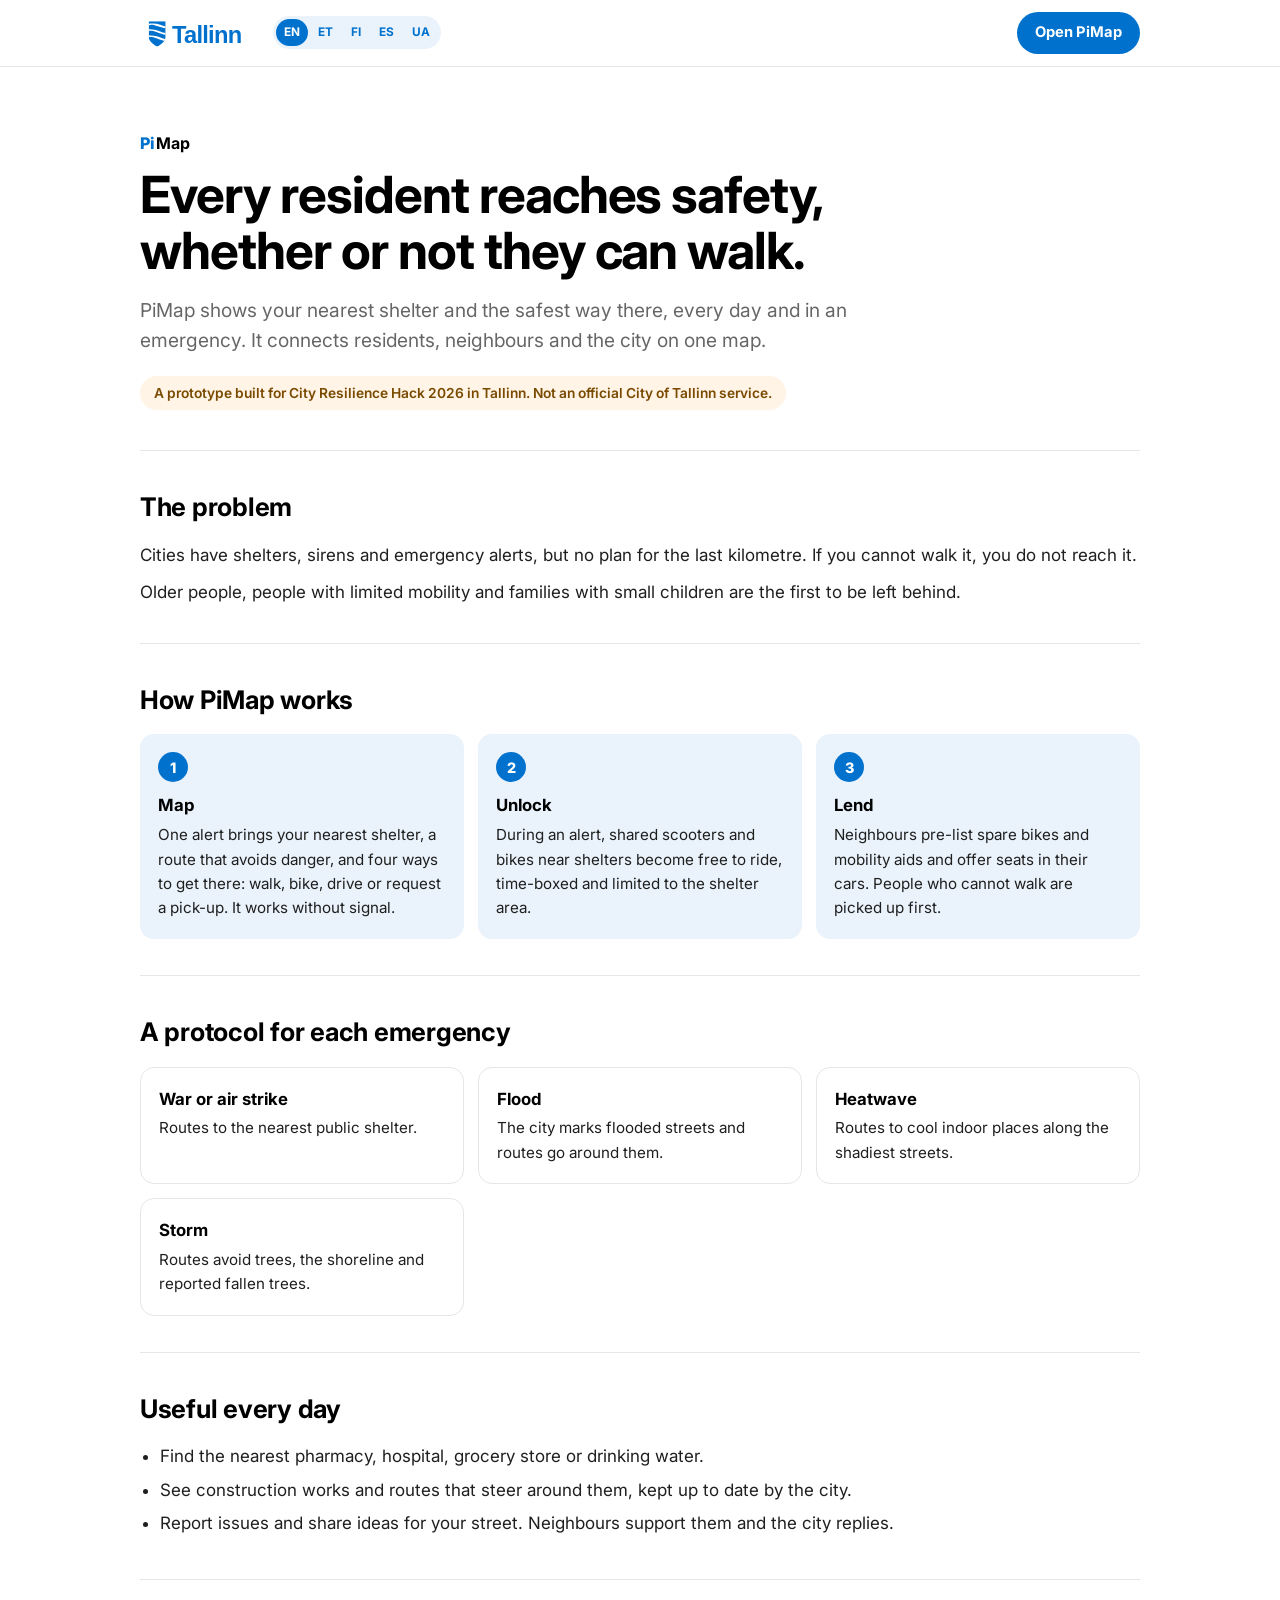
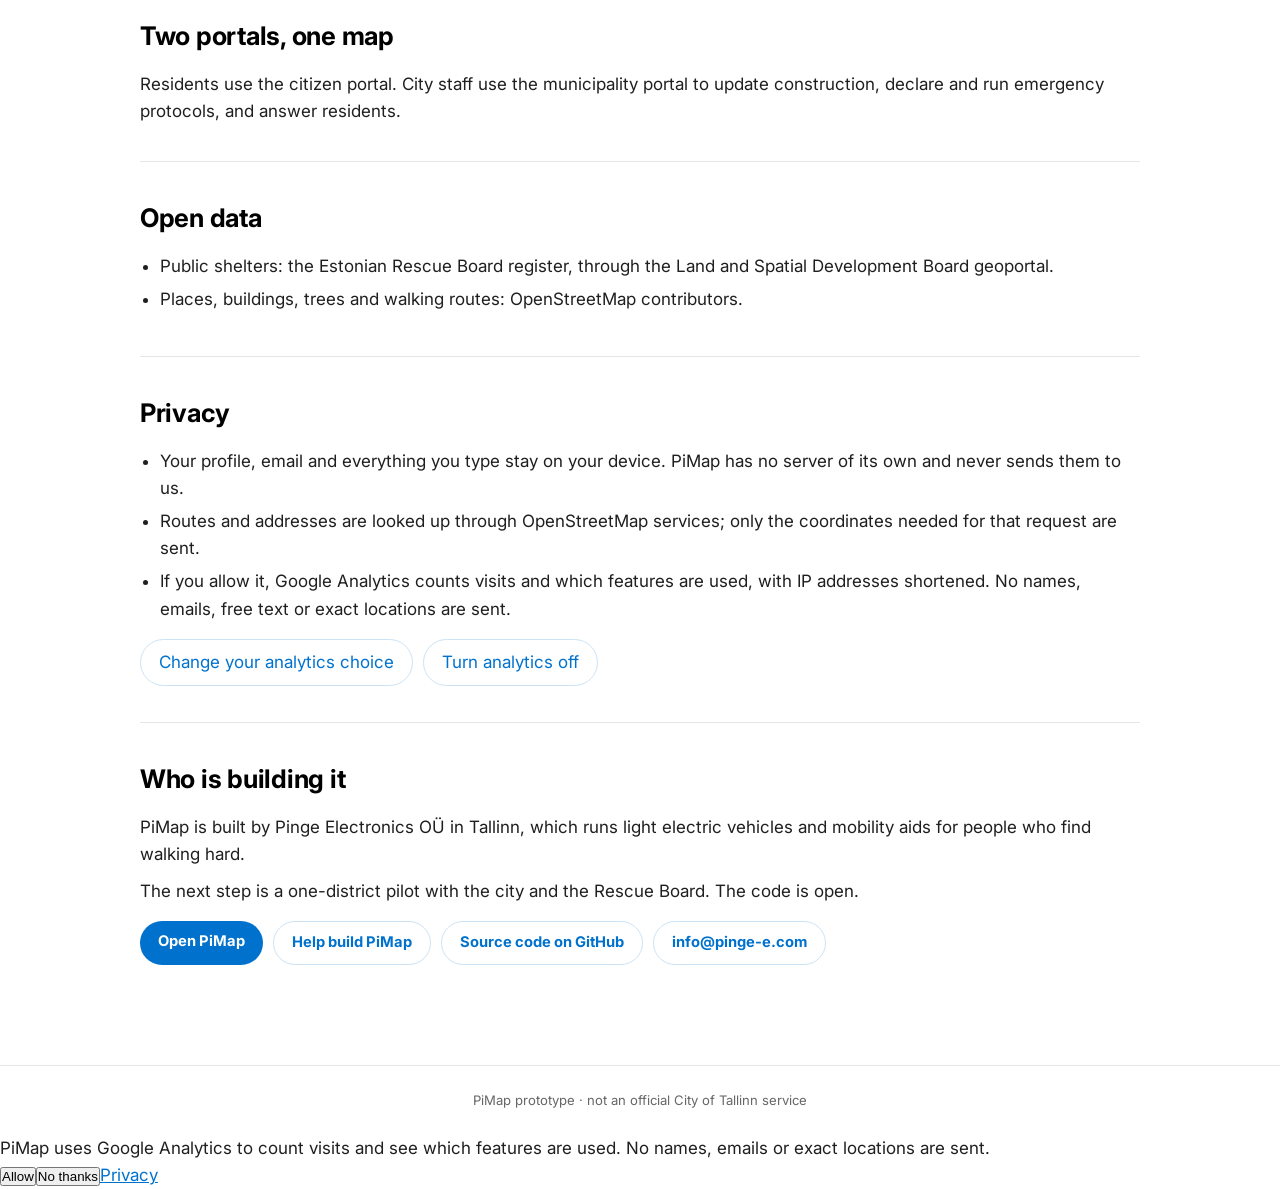
==== about.html @ a57d1104 "Enable Google Analytics with the PiMap Measurement ID Co-Authored-By: Claude Fable 5.1 <noreply@anth" ====
<!DOCTYPE html>
<html lang="en">
<head>
  <meta charset="utf-8">
  <meta name="viewport" content="width=device-width, initial-scale=1">
  <title>About PiMap</title>
  <meta name="description" content="PiMap helps every resident reach safety, whether or not they can walk. A City Resilience Hack 2026 prototype for Tallinn.">
  <meta name="theme-color" content="#0072CE">
  <link rel="icon" href="icon.svg" type="image/svg+xml">
  <link rel="preconnect" href="https://fonts.googleapis.com">
  <link rel="preconnect" href="https://fonts.gstatic.com" crossorigin>
  <link href="https://fonts.googleapis.com/css2?family=Inter:wght@400;600;700;800&display=swap" rel="stylesheet">
  <style>
    :root { --blue: #0072CE; --blue-dark: #005AA3; --blue-pale: #EAF3FB; --blue-light: #CCE3F5; --ink: #000; --text: #1F1F1F; --grey: #666; --line: #E6E6E6; --red: #D2232A; --font: "Lab Grotesque", "Inter", Arial, "Helvetica Neue", sans-serif; }
    * { box-sizing: border-box; margin: 0; padding: 0; }
    body { font-family: var(--font); color: var(--text); background: #fff; line-height: 1.6; font-size: 17px; -webkit-font-smoothing: antialiased; }
    a { color: var(--blue); }
    header { position: sticky; top: 0; z-index: 10; background: #fff; border-bottom: 1px solid var(--line); }
    .bar { max-width: 1040px; margin: 0 auto; padding: 12px 20px; display: flex; align-items: center; justify-content: space-between; gap: 16px; flex-wrap: wrap; }
    .brand { display: flex; align-items: center; gap: 12px; }
    .brand img { height: 34px; display: block; }
    .lang-switch { display: flex; gap: 2px; background: var(--blue-pale); border-radius: 999px; padding: 3px; }
    .lang-switch button { border: 0; background: transparent; color: var(--blue); font: inherit; font-size: .74rem; font-weight: 700; padding: 4px 8px; border-radius: 999px; cursor: pointer; }
    .lang-switch button.on { background: var(--blue); color: #fff; }
    .open { background: var(--blue); color: #fff; text-decoration: none; font-weight: 700; border-radius: 999px; padding: 9px 18px; font-size: .92rem; }
    .open:hover { background: var(--blue-dark); }
    main { max-width: 1040px; margin: 0 auto; padding: 0 20px 64px; }
    .hero { padding: 64px 0 40px; }
    .logo { font-weight: 800; font-size: 1rem; color: var(--blue); letter-spacing: .02em; margin-bottom: 10px; }
    .logo b { color: var(--ink); }
    h1 { font-size: clamp(2rem, 5vw, 3.2rem); line-height: 1.1; letter-spacing: -0.02em; color: var(--ink); max-width: 820px; }
    .lead { font-size: 1.2rem; color: var(--grey); max-width: 720px; margin-top: 16px; }
    .proto { display: inline-block; margin-top: 20px; background: #FFF4E5; color: #7A4A00; border-radius: 999px; padding: 6px 14px; font-size: .86rem; font-weight: 600; }
    section { padding: 36px 0; border-top: 1px solid var(--line); }
    h2 { font-size: 1.6rem; color: var(--ink); letter-spacing: -0.01em; margin-bottom: 14px; }
    h3 { font-size: 1.05rem; color: var(--ink); margin-bottom: 4px; }
    p + p { margin-top: 10px; }
    .grid { display: grid; grid-template-columns: repeat(auto-fit, minmax(240px, 1fr)); gap: 14px; margin-top: 8px; }
    .tile { background: var(--blue-pale); border-radius: 14px; padding: 18px; }
    .tile .n { width: 30px; height: 30px; border-radius: 50%; background: var(--blue); color: #fff; font-weight: 800; display: grid; place-items: center; font-size: .9rem; margin-bottom: 10px; }
    .tile p { font-size: .95rem; color: var(--text); }
    .plain { background: #fff; border: 1px solid var(--line); }
    ul { padding-left: 20px; }
    li { margin-bottom: 6px; }
    .cta { display: flex; gap: 10px; flex-wrap: wrap; margin-top: 16px; }
    button.ghost { background: #fff; font: inherit; cursor: pointer; }
    .ghost { border: 1px solid var(--blue-light); color: var(--blue); text-decoration: none; font-weight: 700; border-radius: 999px; padding: 9px 18px; font-size: .92rem; }
    .ghost:hover { background: var(--blue-pale); }
    footer { border-top: 1px solid var(--line); padding: 24px 20px; text-align: center; font-size: .82rem; color: var(--grey); }
    @media (max-width: 600px) { .hero { padding: 36px 0 24px; } .brand img { height: 28px; } }
  </style>
</head>
<body>
  <header>
    <div class="bar">
      <div class="brand"><a href="https://www.tallinn.ee" target="_blank" rel="noopener" aria-label="Tallinn"><img src="tallinn-logo.svg" alt="Tallinn"></a><div id="langSwitch" class="lang-switch" role="group" aria-label="Language"></div></div>
      <a class="open" href="./">Open PiMap</a>
    </div>
  </header>
  <main>
    <div class="hero">
      <div class="logo" data-no-i18n>Pi<b>Map</b></div>
      <h1>Every resident reaches safety, whether or not they can walk.</h1>
      <p class="lead">PiMap shows your nearest shelter and the safest way there, every day and in an emergency. It connects residents, neighbours and the city on one map.</p>
      <span class="proto">A prototype built for City Resilience Hack 2026 in Tallinn. Not an official City of Tallinn service.</span>
    </div>

    <section>
      <h2>The problem</h2>
      <p>Cities have shelters, sirens and emergency alerts, but no plan for the last kilometre. If you cannot walk it, you do not reach it.</p>
      <p>Older people, people with limited mobility and families with small children are the first to be left behind.</p>
    </section>

    <section>
      <h2>How PiMap works</h2>
      <div class="grid">
        <div class="tile"><div class="n">1</div><h3>Map</h3><p>One alert brings your nearest shelter, a route that avoids danger, and four ways to get there: walk, bike, drive or request a pick-up. It works without signal.</p></div>
        <div class="tile"><div class="n">2</div><h3>Unlock</h3><p>During an alert, shared scooters and bikes near shelters become free to ride, time-boxed and limited to the shelter area.</p></div>
        <div class="tile"><div class="n">3</div><h3>Lend</h3><p>Neighbours pre-list spare bikes and mobility aids and offer seats in their cars. People who cannot walk are picked up first.</p></div>
      </div>
    </section>

    <section>
      <h2>A protocol for each emergency</h2>
      <div class="grid">
        <div class="tile plain"><h3>War or air strike</h3><p>Routes to the nearest public shelter.</p></div>
        <div class="tile plain"><h3>Flood</h3><p>The city marks flooded streets and routes go around them.</p></div>
        <div class="tile plain"><h3>Heatwave</h3><p>Routes to cool indoor places along the shadiest streets.</p></div>
        <div class="tile plain"><h3>Storm</h3><p>Routes avoid trees, the shoreline and reported fallen trees.</p></div>
      </div>
    </section>

    <section>
      <h2>Useful every day</h2>
      <ul>
        <li>Find the nearest pharmacy, hospital, grocery store or drinking water.</li>
        <li>See construction works and routes that steer around them, kept up to date by the city.</li>
        <li>Report issues and share ideas for your street. Neighbours support them and the city replies.</li>
      </ul>
    </section>

    <section>
      <h2>Two portals, one map</h2>
      <p>Residents use the citizen portal. City staff use the municipality portal to update construction, declare and run emergency protocols, and answer residents.</p>
    </section>

    <section>
      <h2>Open data</h2>
      <ul>
        <li>Public shelters: the Estonian Rescue Board register, through the Land and Spatial Development Board geoportal.</li>
        <li>Places, buildings, trees and walking routes: OpenStreetMap contributors.</li>
      </ul>
    </section>

    <section id="privacy">
      <h2>Privacy</h2>
      <ul>
        <li>Your profile, email and everything you type stay on your device. PiMap has no server of its own and never sends them to us.</li>
        <li>Routes and addresses are looked up through OpenStreetMap services; only the coordinates needed for that request are sent.</li>
        <li>If you allow it, Google Analytics counts visits and which features are used, with IP addresses shortened. No names, emails, free text or exact locations are sent.</li>
      </ul>
      <div class="cta"><button type="button" class="ghost" data-analytics="reset">Change your analytics choice</button><button type="button" class="ghost" data-analytics="deny">Turn analytics off</button></div>
    </section>

    <section>
      <h2>Who is building it</h2>
      <p>PiMap is built by Pinge Electronics OÜ in Tallinn, which runs light electric vehicles and mobility aids for people who find walking hard.</p>
      <p>The next step is a one-district pilot with the city and the Rescue Board. The code is open.</p>
      <div class="cta"><a class="open" href="./">Open PiMap</a><a class="ghost" href="./#feedback">Help build PiMap</a><a class="ghost" href="https://github.com/jakovsobolewski/pimap" target="_blank" rel="noopener">Source code on GitHub</a><a class="ghost" href="mailto:info@pinge-e.com" data-no-i18n>info@pinge-e.com</a></div>
    </section>
  </main>
  <footer>PiMap prototype · not an official City of Tallinn service</footer>
  <script src="i18n.js?v=20260925-39"></script>
  <script>window.PIMAP_GA_ID = 'G-ZCB6TDFQB4'; /* same Measurement ID as index.html */</script>
  <script src="analytics.js?v=20260925-39"></script>
</body>
</html>
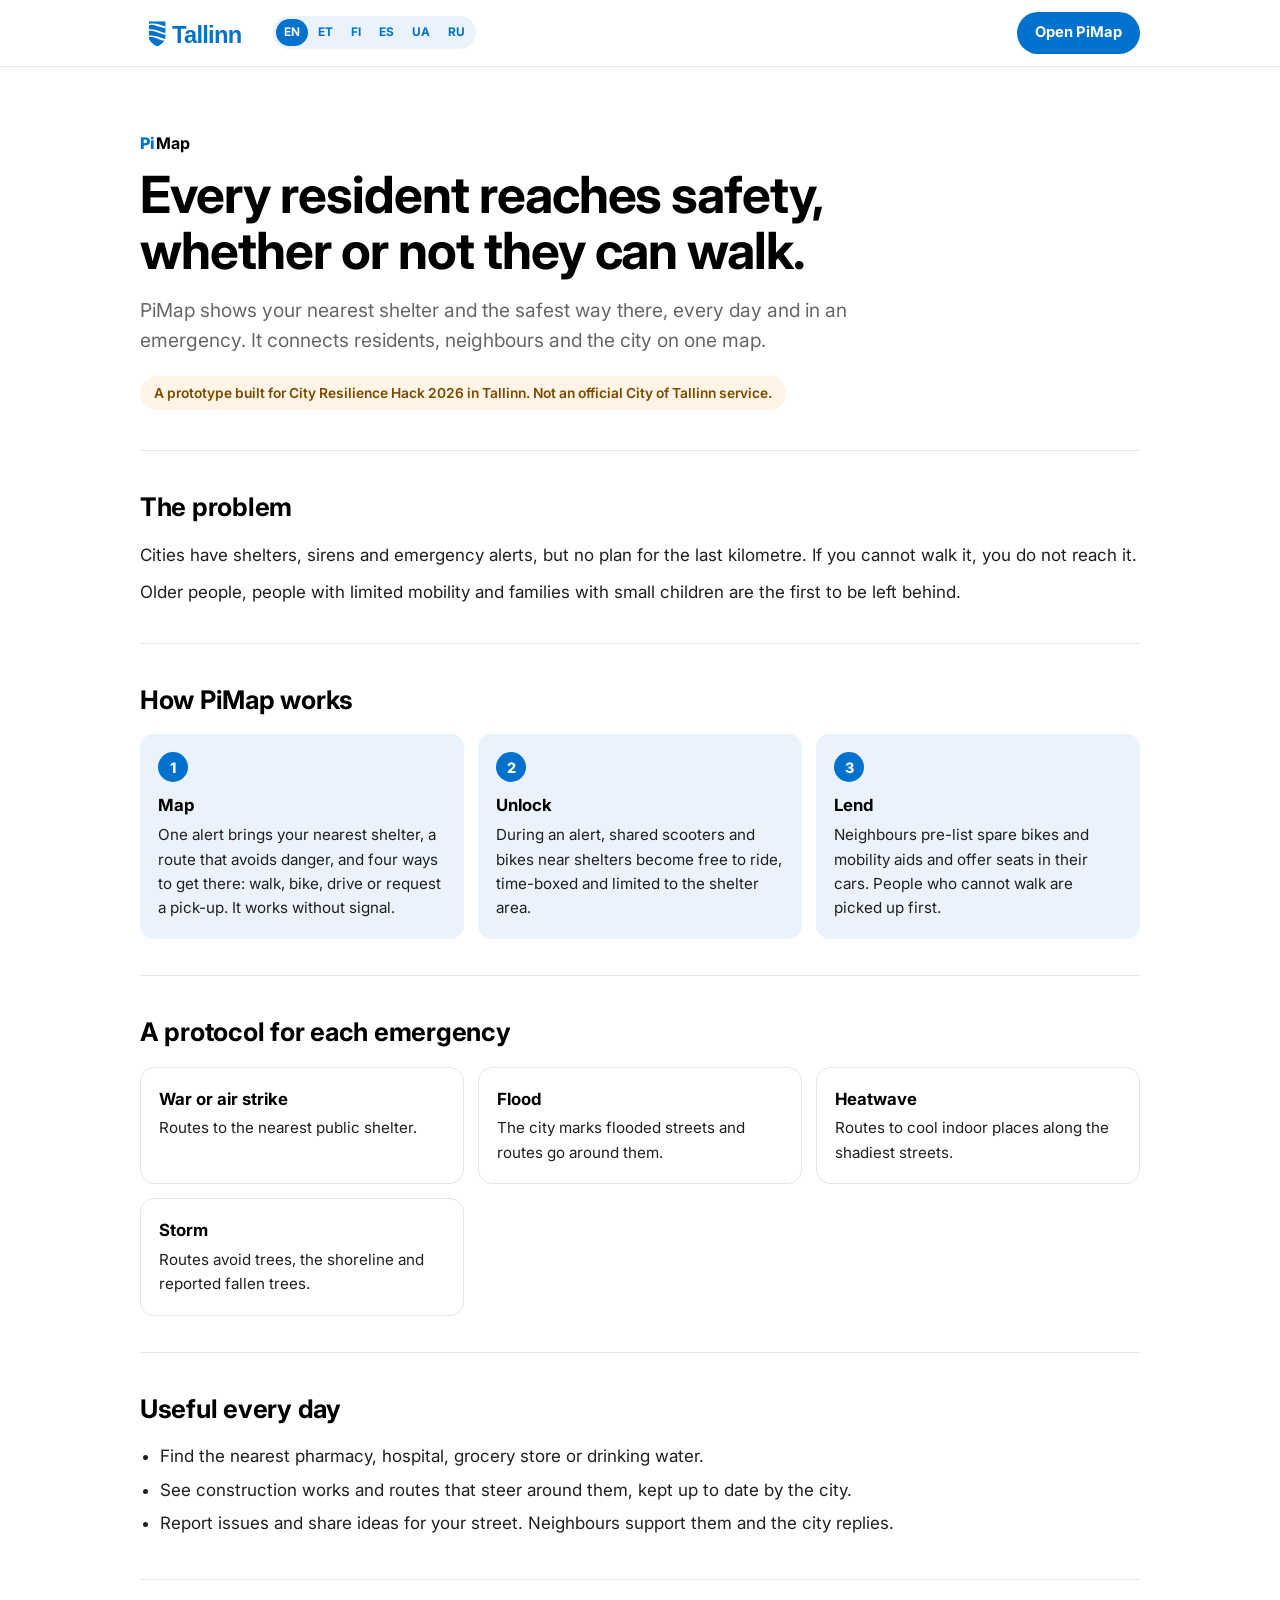
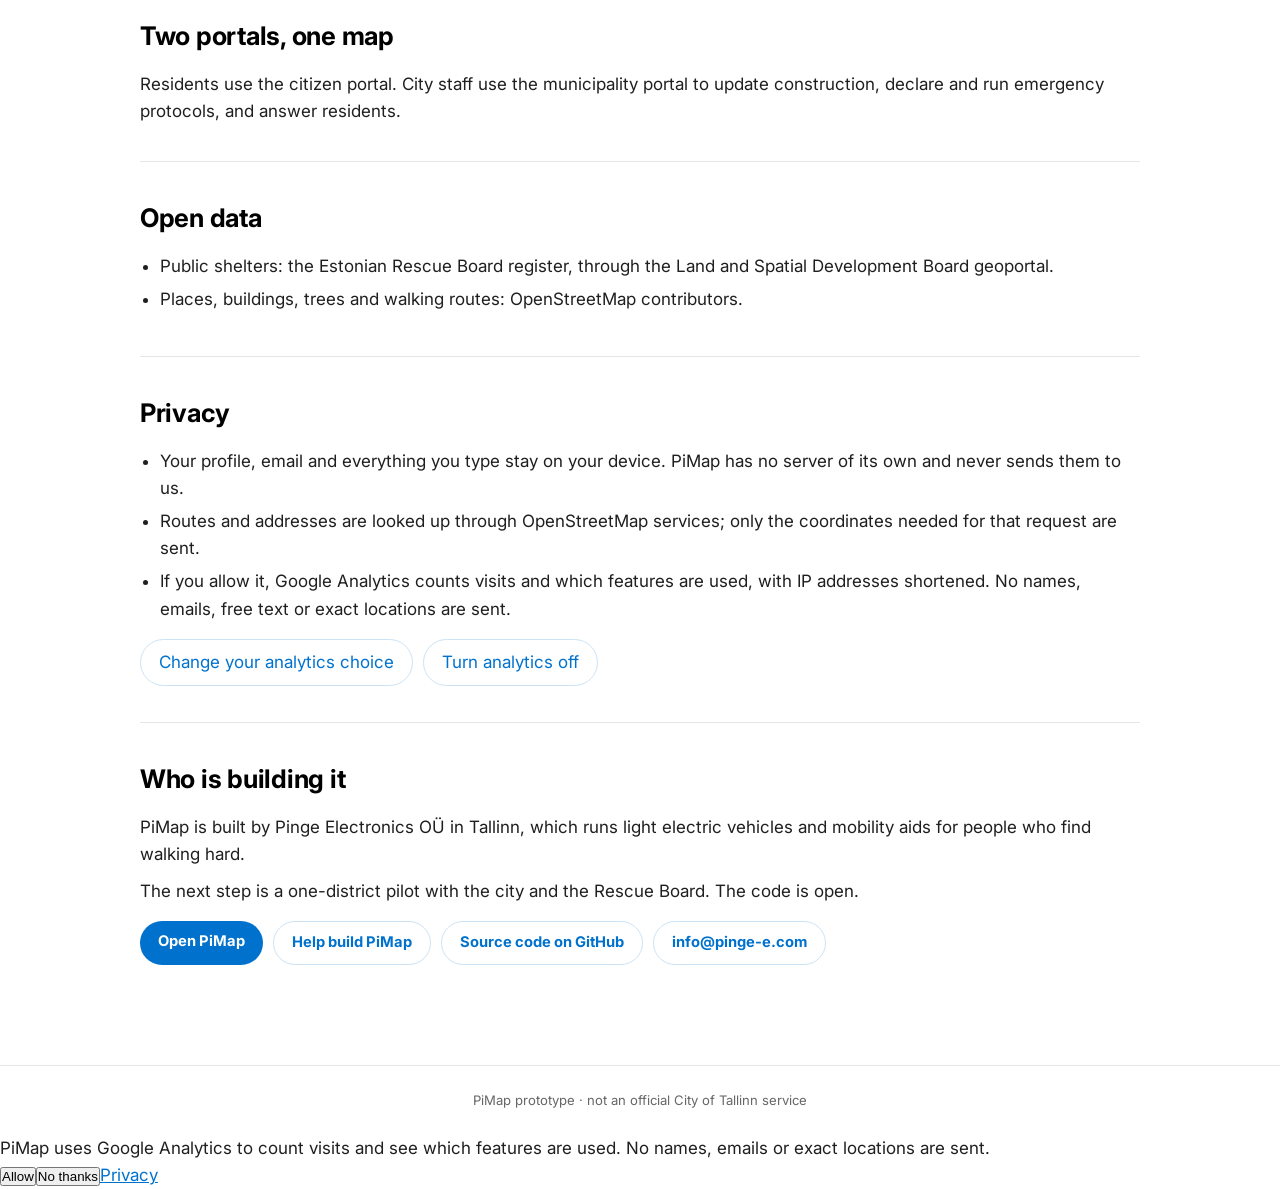
==== commit 996f3e39: "Add Russian to the interface languages Russian joins English, Estonian, Finnish, Spanish and Ukraini" ====
--- a/about.html
+++ b/about.html
@@ -130,8 +130,8 @@
     </section>
   </main>
   <footer>PiMap prototype · not an official City of Tallinn service</footer>
-  <script src="i18n.js?v=20260925-39"></script>
+  <script src="i18n.js?v=20260926-40"></script>
   <script>window.PIMAP_GA_ID = 'G-ZCB6TDFQB4'; /* same Measurement ID as index.html */</script>
-  <script src="analytics.js?v=20260925-39"></script>
+  <script src="analytics.js?v=20260926-40"></script>
 </body>
 </html>
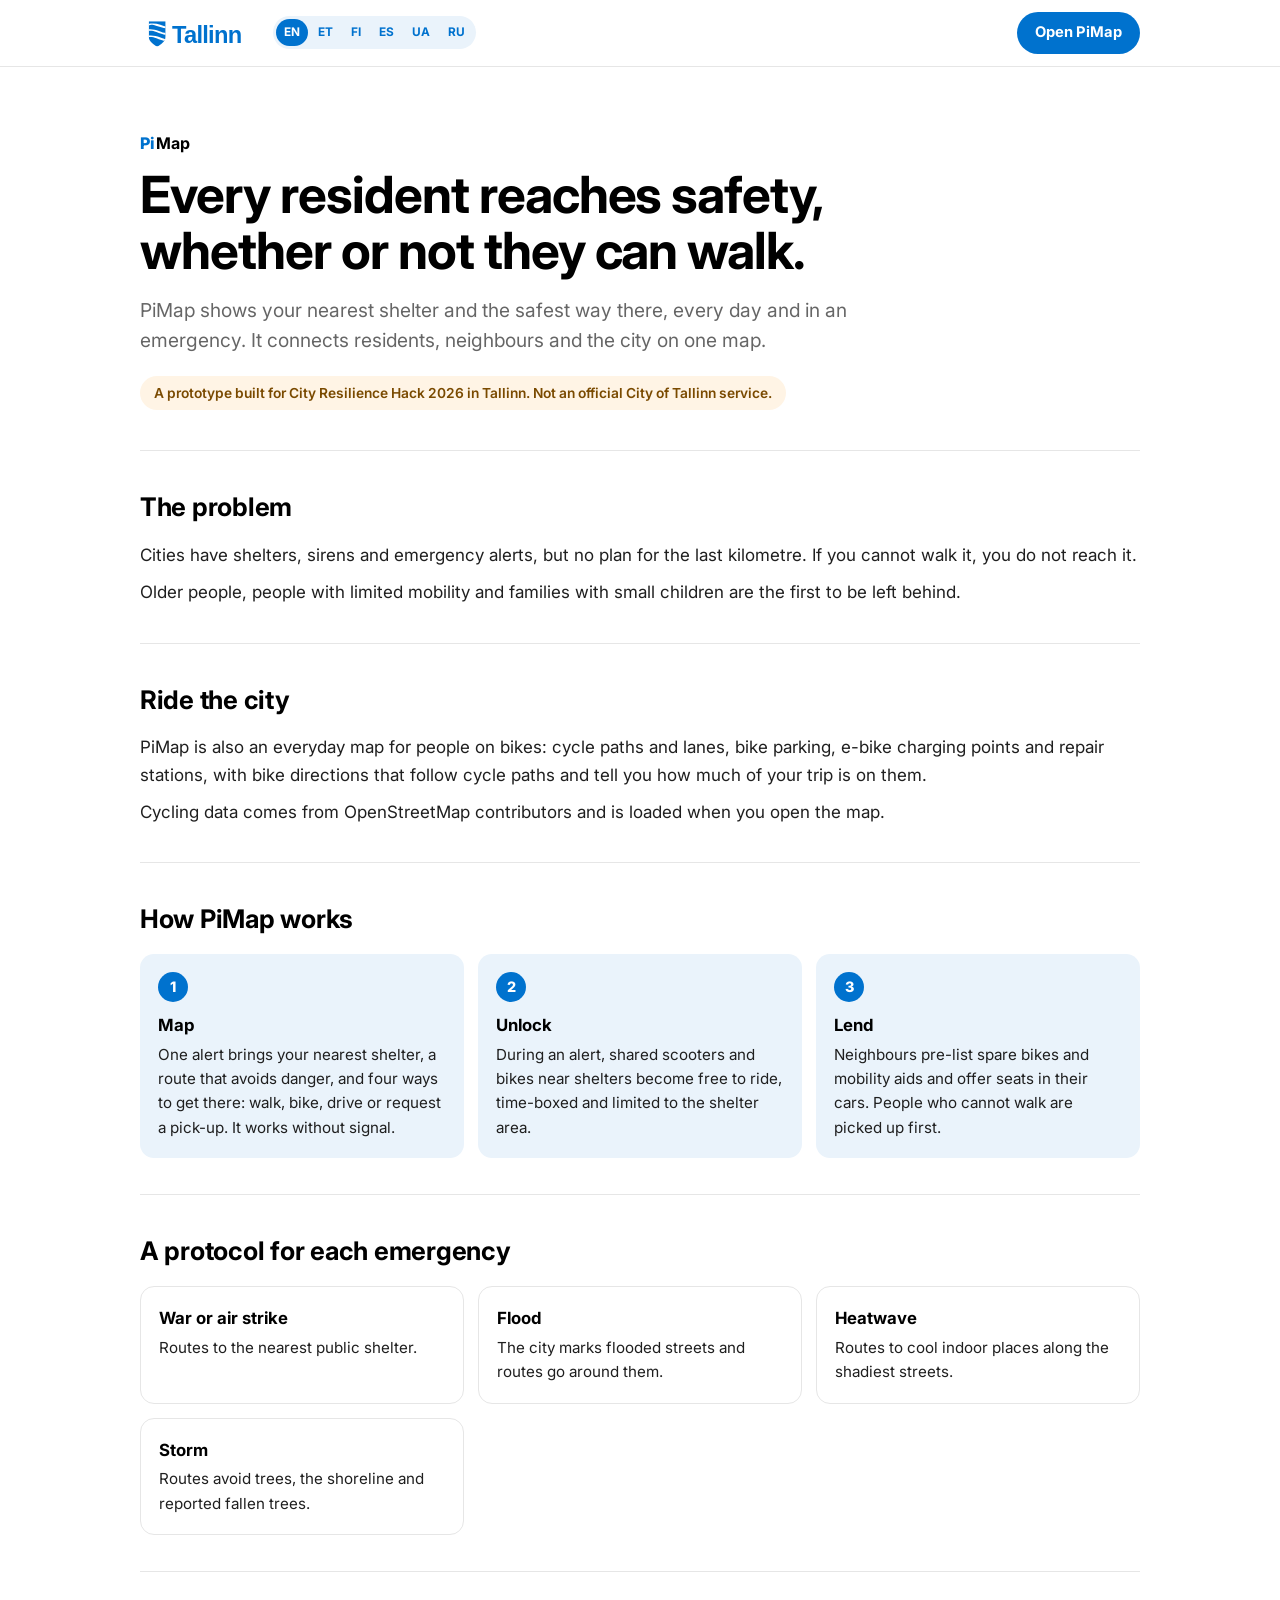
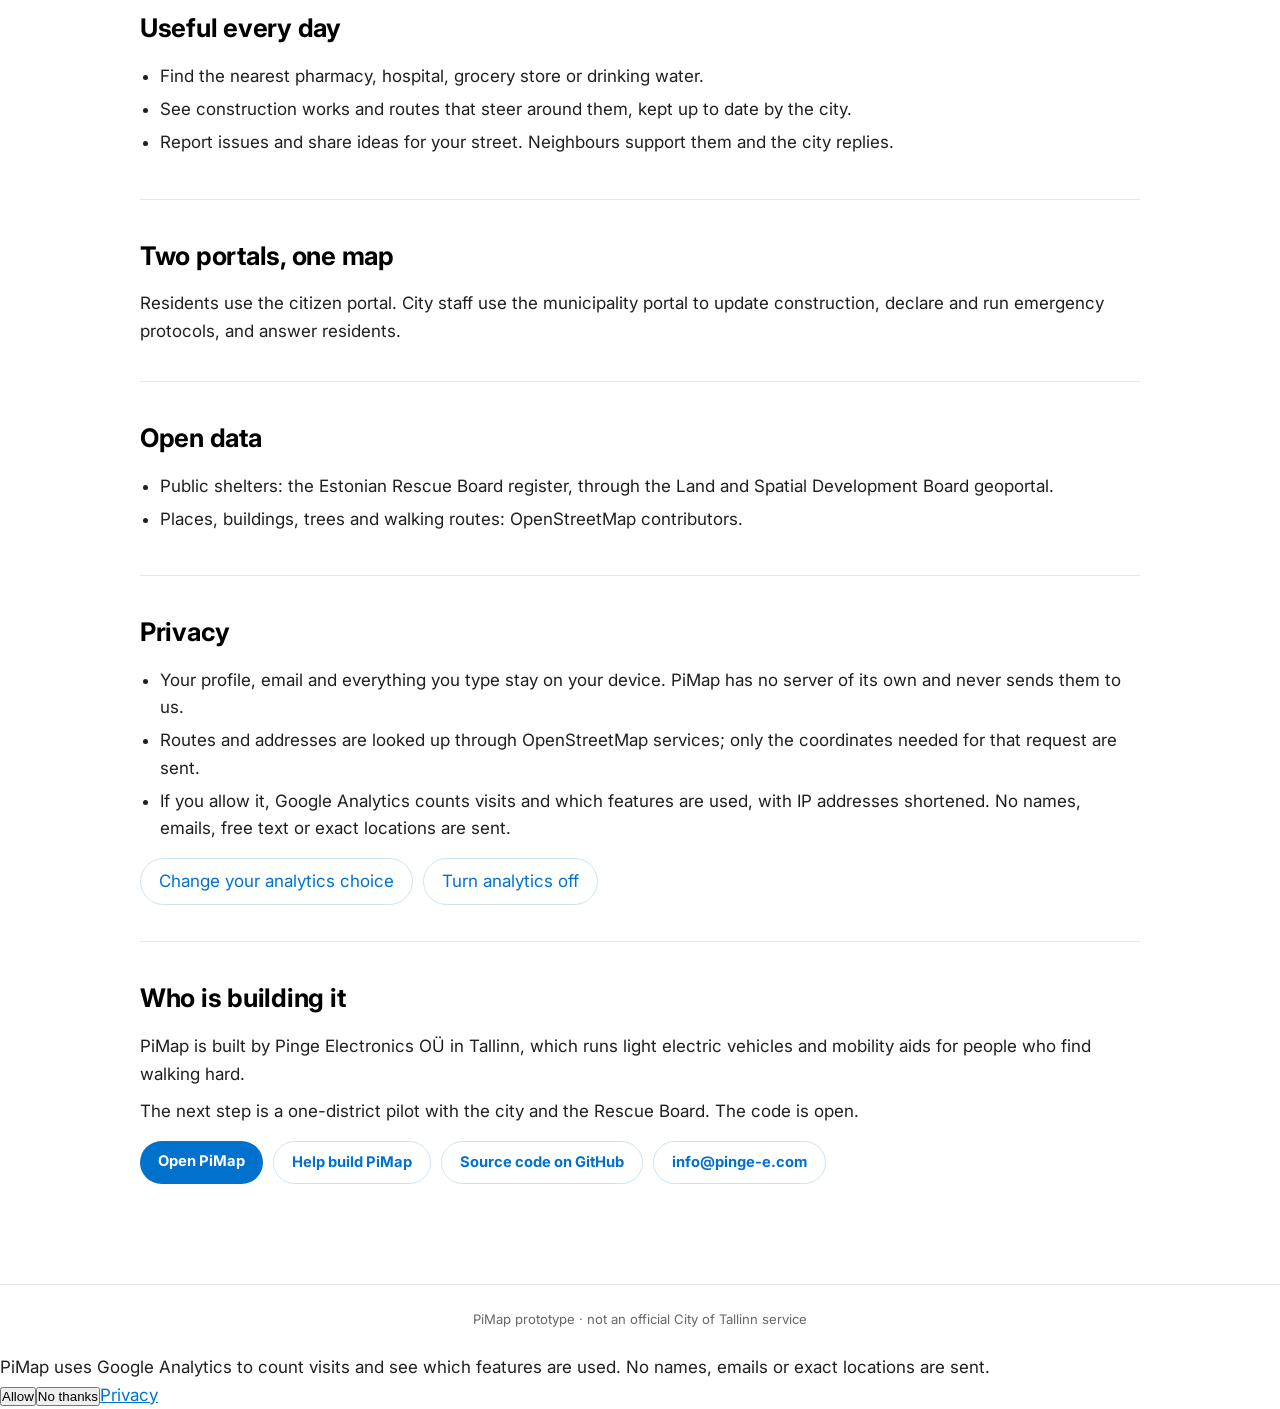
==== commit 8ef0157d: "Add cycling: bike routes, parking, charging and repair stations Chips for Bike routes, Bike parking," ====
--- a/about.html
+++ b/about.html
@@ -72,6 +72,12 @@
     </section>
 
     <section>
+      <h2>Ride the city</h2>
+      <p>PiMap is also an everyday map for people on bikes: cycle paths and lanes, bike parking, e-bike charging points and repair stations, with bike directions that follow cycle paths and tell you how much of your trip is on them.</p>
+      <p>Cycling data comes from OpenStreetMap contributors and is loaded when you open the map.</p>
+    </section>
+
+    <section>
       <h2>How PiMap works</h2>
       <div class="grid">
         <div class="tile"><div class="n">1</div><h3>Map</h3><p>One alert brings your nearest shelter, a route that avoids danger, and four ways to get there: walk, bike, drive or request a pick-up. It works without signal.</p></div>
@@ -130,8 +136,8 @@
     </section>
   </main>
   <footer>PiMap prototype · not an official City of Tallinn service</footer>
-  <script src="i18n.js?v=20260926-40"></script>
+  <script src="i18n.js?v=20261023-1"></script>
   <script>window.PIMAP_GA_ID = 'G-ZCB6TDFQB4'; /* same Measurement ID as index.html */</script>
-  <script src="analytics.js?v=20260926-40"></script>
+  <script src="analytics.js?v=20261023-1"></script>
 </body>
 </html>
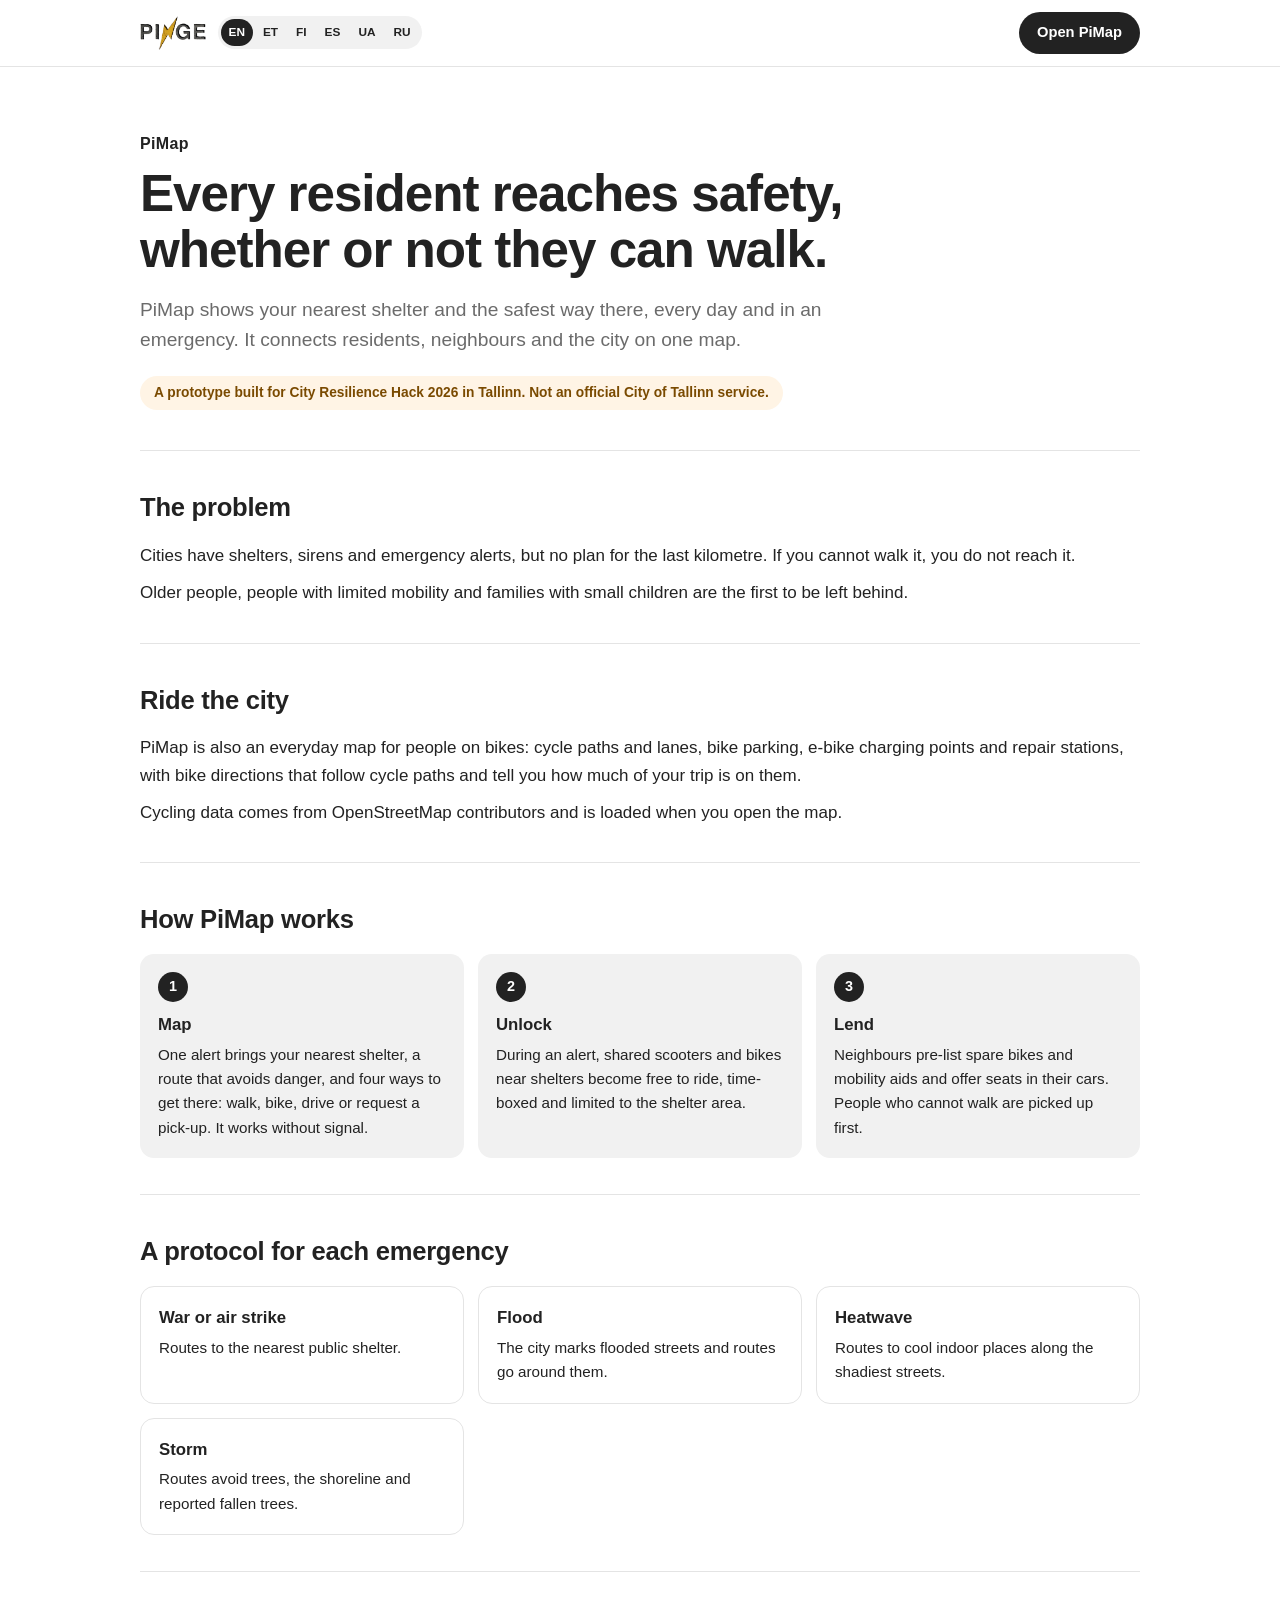
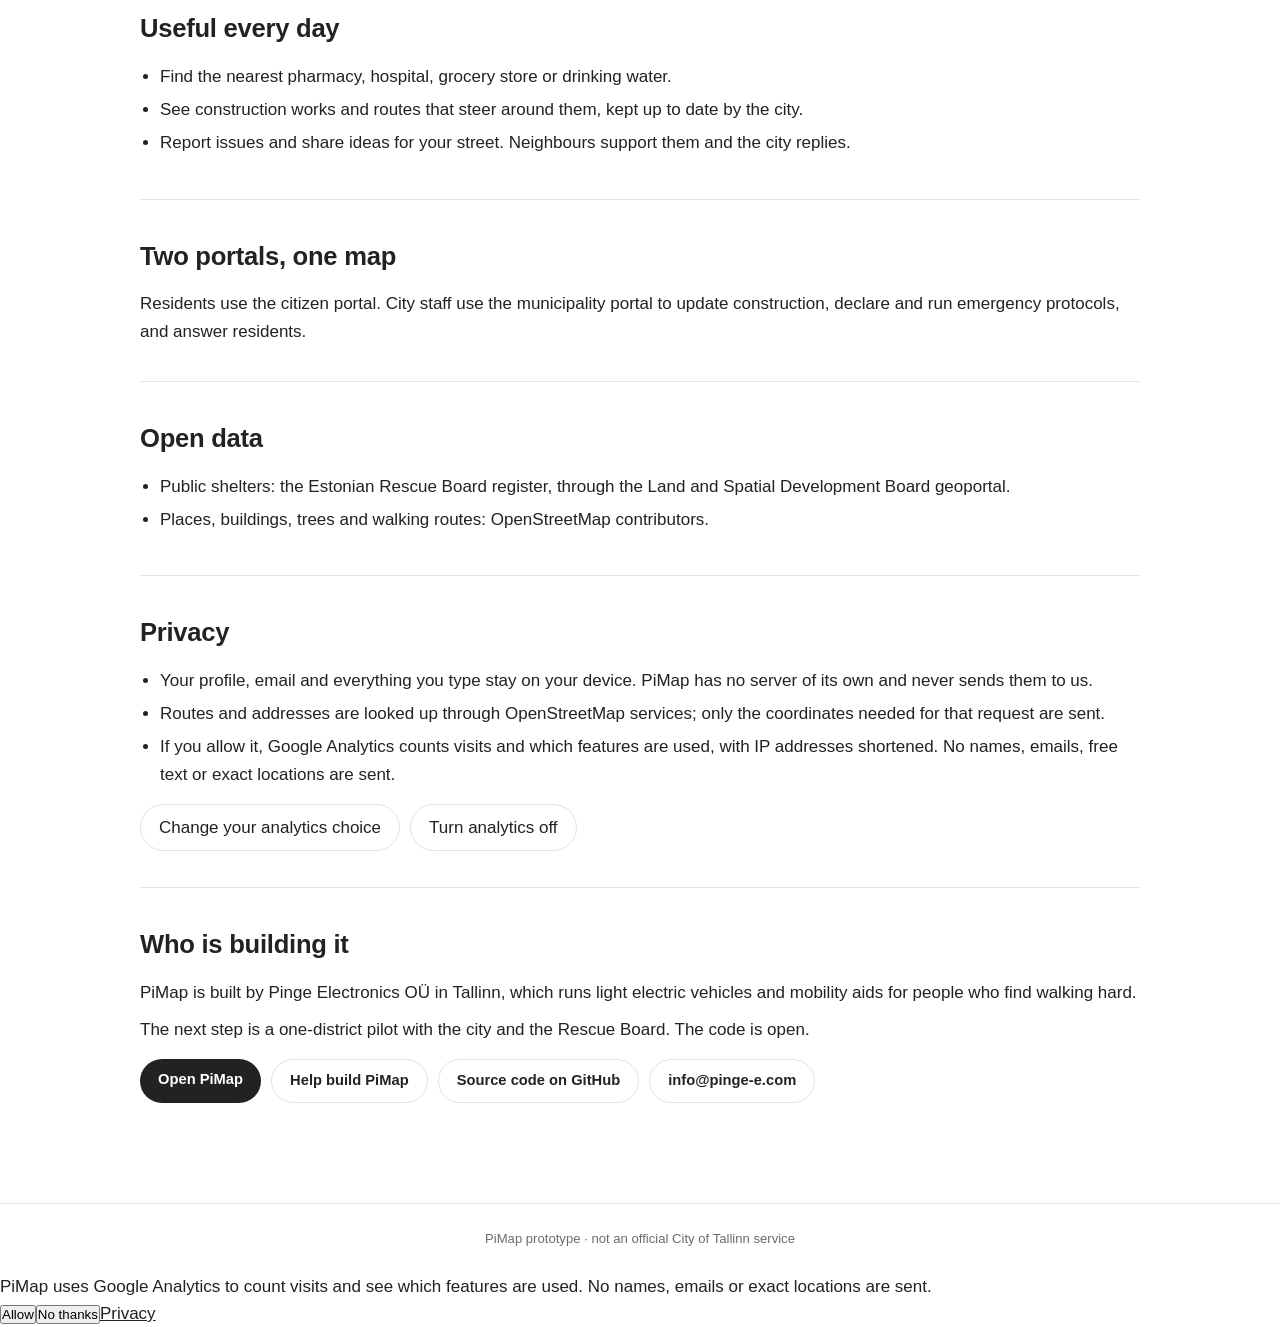
==== commit 8610f6b8: "Restyle to the Pinge brandbook Pinge green, concrete grey, ink and bolt-yellow tokens replace the Ta" ====
--- a/about.html
+++ b/about.html
@@ -5,13 +5,10 @@
   <meta name="viewport" content="width=device-width, initial-scale=1">
   <title>About PiMap</title>
   <meta name="description" content="PiMap helps every resident reach safety, whether or not they can walk. A City Resilience Hack 2026 prototype for Tallinn.">
-  <meta name="theme-color" content="#0072CE">
+  <meta name="theme-color" content="#154290">
   <link rel="icon" href="icon.svg" type="image/svg+xml">
-  <link rel="preconnect" href="https://fonts.googleapis.com">
-  <link rel="preconnect" href="https://fonts.gstatic.com" crossorigin>
-  <link href="https://fonts.googleapis.com/css2?family=Inter:wght@400;600;700;800&display=swap" rel="stylesheet">
   <style>
-    :root { --blue: #0072CE; --blue-dark: #005AA3; --blue-pale: #EAF3FB; --blue-light: #CCE3F5; --ink: #000; --text: #1F1F1F; --grey: #666; --line: #E6E6E6; --red: #D2232A; --font: "Lab Grotesque", "Inter", Arial, "Helvetica Neue", sans-serif; }
+    :root { --blue: #222222; --blue-dark: #000000; --blue-pale: #F1F1F1; --blue-light: #E2E2E2; --ink: #222222; --text: #222222; --grey: #6B6B6B; --line: #E4E4E4; --red: #C62828; --green: #5B8C4C; --bolt: #F8C704; --font: "Helvetica Neue", Helvetica, Arial, sans-serif; }
     * { box-sizing: border-box; margin: 0; padding: 0; }
     body { font-family: var(--font); color: var(--text); background: #fff; line-height: 1.6; font-size: 17px; -webkit-font-smoothing: antialiased; }
     a { color: var(--blue); }
@@ -53,7 +50,7 @@
 <body>
   <header>
     <div class="bar">
-      <div class="brand"><a href="https://www.tallinn.ee" target="_blank" rel="noopener" aria-label="Tallinn"><img src="tallinn-logo.svg" alt="Tallinn"></a><div id="langSwitch" class="lang-switch" role="group" aria-label="Language"></div></div>
+      <div class="brand"><a href="https://www.pinge.info" target="_blank" rel="noopener" aria-label="Pinge"><img src="pinge-logo.png?v=1" alt="Pinge"></a><div id="langSwitch" class="lang-switch" role="group" aria-label="Language"></div></div>
       <a class="open" href="./">Open PiMap</a>
     </div>
   </header>
@@ -136,8 +133,8 @@
     </section>
   </main>
   <footer>PiMap prototype · not an official City of Tallinn service</footer>
-  <script src="i18n.js?v=20261023-1"></script>
+  <script src="i18n.js?v=20261024-3"></script>
   <script>window.PIMAP_GA_ID = 'G-ZCB6TDFQB4'; /* same Measurement ID as index.html */</script>
-  <script src="analytics.js?v=20261023-1"></script>
+  <script src="analytics.js?v=20261024-3"></script>
 </body>
 </html>
